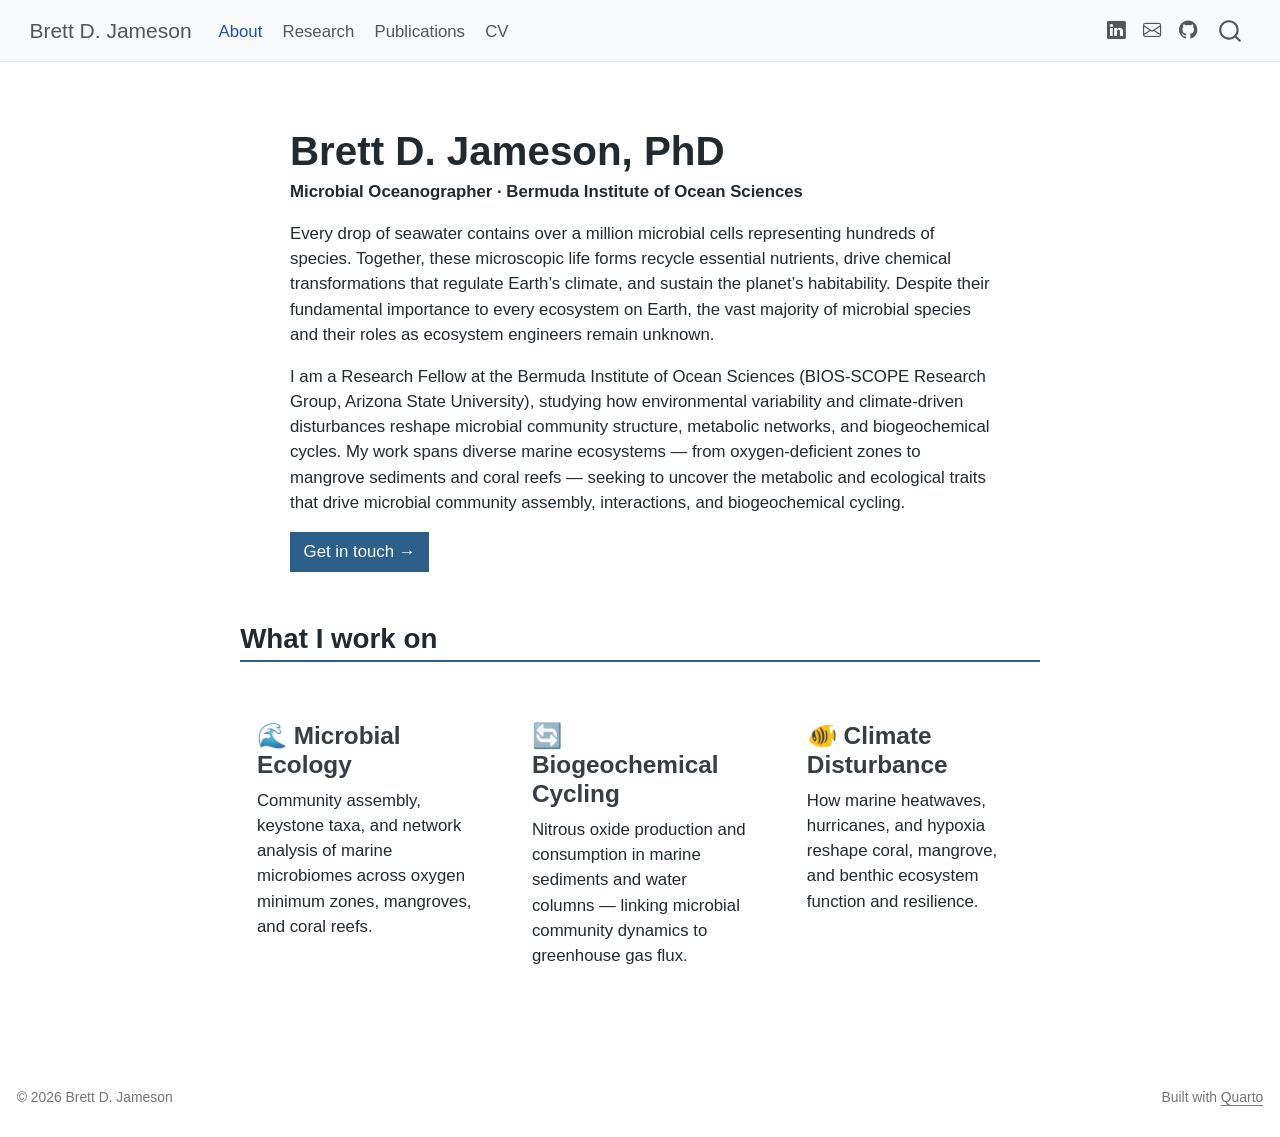
==== index.html @ 3515a961 "deploy: 37ced6ca93794e2583372207a761da9b4c13609e" ====
<!DOCTYPE html>
<html xmlns="http://www.w3.org/1999/xhtml" lang="en" xml:lang="en"><head>

<meta charset="utf-8">
<meta name="generator" content="quarto-1.9.38">

<meta name="viewport" content="width=device-width, initial-scale=1.0, user-scalable=yes">


<title>Brett D. Jameson</title>
<style>
/* Default styles provided by pandoc.
** See https://pandoc.org/MANUAL.html#variables-for-html for config info.
*/
code{white-space: pre-wrap;}
span.smallcaps{font-variant: small-caps;}
div.columns{display: flex; gap: min(4vw, 1.5em);}
div.column{flex: auto; overflow-x: auto;}
div.hanging-indent{margin-left: 1.5em; text-indent: -1.5em;}
ul.task-list{list-style: none;}
ul.task-list li input[type="checkbox"] {
  width: 0.8em;
  margin: 0 0.8em 0.2em -1em; /* quarto-specific, see https://github.com/quarto-dev/quarto-cli/issues/4556 */ 
  vertical-align: middle;
}
</style>


<script src="site_libs/quarto-nav/quarto-nav.js"></script>
<script src="site_libs/quarto-nav/headroom.min.js"></script>
<script src="site_libs/clipboard/clipboard.min.js"></script>
<script src="site_libs/quarto-search/autocomplete.umd.js"></script>
<script src="site_libs/quarto-search/fuse.min.js"></script>
<script src="site_libs/quarto-search/quarto-search.js"></script>
<meta name="quarto:offset" content="./">
<script src="site_libs/quarto-html/quarto.js" type="module"></script>
<script src="site_libs/quarto-html/tabsets/tabsets.js" type="module"></script>
<script src="site_libs/quarto-html/popper.min.js"></script>
<script src="site_libs/quarto-html/tippy.umd.min.js"></script>
<script src="site_libs/quarto-html/anchor.min.js"></script>
<link href="site_libs/quarto-html/tippy.css" rel="stylesheet">
<link href="site_libs/quarto-html/quarto-syntax-highlighting-15634bcf2e68342d4ad2dfa704d543f6.css" rel="stylesheet" id="quarto-text-highlighting-styles">
<script src="site_libs/bootstrap/bootstrap.min.js"></script>
<link href="site_libs/bootstrap/bootstrap-icons.css" rel="stylesheet">
<link href="site_libs/bootstrap/bootstrap-0b89d31bae1fd7ec8fa259673d37cd08.min.css" rel="stylesheet" append-hash="true" id="quarto-bootstrap" data-mode="light">
<script id="quarto-search-options" type="application/json">{
  "location": "navbar",
  "copy-button": false,
  "collapse-after": 3,
  "panel-placement": "end",
  "type": "overlay",
  "limit": 50,
  "keyboard-shortcut": [
    "f",
    "/",
    "s"
  ],
  "show-item-context": false,
  "language": {
    "search-no-results-text": "No results",
    "search-matching-documents-text": "matching documents",
    "search-copy-link-title": "Copy link to search",
    "search-hide-matches-text": "Hide additional matches",
    "search-more-match-text": "more match in this document",
    "search-more-matches-text": "more matches in this document",
    "search-clear-button-title": "Clear",
    "search-text-placeholder": "",
    "search-detached-cancel-button-title": "Cancel",
    "search-submit-button-title": "Submit",
    "search-label": "Search"
  }
}</script>


<link rel="stylesheet" href="styles.css">
</head>

<body class="nav-fixed fullcontent quarto-light">

<div id="quarto-search-results"></div>
  <header id="quarto-header" class="headroom fixed-top">
    <nav class="navbar navbar-expand-lg " data-bs-theme="dark">
      <div class="navbar-container container-fluid">
      <div class="navbar-brand-container mx-auto">
    <a class="navbar-brand" href="./index.html">
    <span class="navbar-title">Brett D. Jameson</span>
    </a>
  </div>
            <div id="quarto-search" class="" title="Search"></div>
          <button class="navbar-toggler" type="button" data-bs-toggle="collapse" data-bs-target="#navbarCollapse" aria-controls="navbarCollapse" role="menu" aria-expanded="false" aria-label="Toggle navigation" onclick="if (window.quartoToggleHeadroom) { window.quartoToggleHeadroom(); }">
  <span class="navbar-toggler-icon"></span>
</button>
          <div class="collapse navbar-collapse" id="navbarCollapse">
            <ul class="navbar-nav navbar-nav-scroll me-auto">
  <li class="nav-item">
    <a class="nav-link active" href="./index.html" aria-current="page"> 
<span class="menu-text">About</span></a>
  </li>  
  <li class="nav-item">
    <a class="nav-link" href="./research.html"> 
<span class="menu-text">Research</span></a>
  </li>  
  <li class="nav-item">
    <a class="nav-link" href="./publications.html"> 
<span class="menu-text">Publications</span></a>
  </li>  
  <li class="nav-item">
    <a class="nav-link" href="./cv.html"> 
<span class="menu-text">CV</span></a>
  </li>  
</ul>
            <ul class="navbar-nav navbar-nav-scroll ms-auto">
  <li class="nav-item compact">
    <a class="nav-link" href="https://www.linkedin.com/in/YOUR-LINKEDIN-HANDLE"> <i class="bi bi-linkedin" role="img" aria-label="LinkedIn">
</i> 
<span class="menu-text"></span></a>
  </li>  
  <li class="nav-item compact">
    <a class="nav-link" href="mailto:brett.jameson@bios.asu.edu"> <i class="bi bi-envelope" role="img" aria-label="Email">
</i> 
<span class="menu-text"></span></a>
  </li>  
  <li class="nav-item compact">
    <a class="nav-link" href="https://github.com/YOUR-GITHUB-HANDLE"> <i class="bi bi-github" role="img" aria-label="GitHub">
</i> 
<span class="menu-text"></span></a>
  </li>  
</ul>
          </div> <!-- /navcollapse -->
            <div class="quarto-navbar-tools">
</div>
      </div> <!-- /container-fluid -->
    </nav>
</header>
<!-- content -->
<div id="quarto-content" class="quarto-container page-columns page-rows-contents page-layout-article page-navbar">
<!-- sidebar -->
<!-- margin-sidebar -->
    
<!-- main -->
<main class="content" id="quarto-document-content"><header id="title-block-header" class="quarto-title-block"></header>




<section id="brett-d.-jameson-phd" class="level1 hero">
<h1>Brett D. Jameson, PhD</h1>
<p><strong>Microbial Oceanographer · Bermuda Institute of Ocean Sciences</strong></p>
<p>Every drop of seawater contains over a million microbial cells representing hundreds of species. Together, these microscopic life forms recycle essential nutrients, drive chemical transformations that regulate Earth’s climate, and sustain the planet’s habitability. Despite their fundamental importance to every ecosystem on Earth, the vast majority of microbial species and their roles as ecosystem engineers remain unknown.</p>
<p>I am a Research Fellow at the Bermuda Institute of Ocean Sciences (BIOS-SCOPE Research Group, Arizona State University), studying how environmental variability and climate-driven disturbances reshape microbial community structure, metabolic networks, and biogeochemical cycles. My work spans diverse marine ecosystems — from oxygen-deficient zones to mangrove sediments and coral reefs — seeking to uncover the metabolic and ecological traits that drive microbial community assembly, interactions, and biogeochemical cycling.</p>
<p><a href="mailto:brett.jameson@bios.asu.edu" class="btn btn-primary">Get in touch →</a></p>
</section>
<section id="what-i-work-on" class="level2">
<h2 class="anchored" data-anchor-id="what-i-work-on">What I work on</h2>
<div class="grid">
<section id="microbial-ecology" class="level3 g-col-4">
<h3 class="anchored" data-anchor-id="microbial-ecology">🌊 Microbial Ecology</h3>
<p>Community assembly, keystone taxa, and network analysis of marine microbiomes across oxygen minimum zones, mangroves, and coral reefs.</p>
</section>
<section id="biogeochemical-cycling" class="level3 g-col-4">
<h3 class="anchored" data-anchor-id="biogeochemical-cycling">🔄 Biogeochemical Cycling</h3>
<p>Nitrous oxide production and consumption in marine sediments and water columns — linking microbial community dynamics to greenhouse gas flux.</p>
</section>
<section id="climate-disturbance" class="level3 g-col-4">
<h3 class="anchored" data-anchor-id="climate-disturbance">🐠 Climate Disturbance</h3>
<p>How marine heatwaves, hurricanes, and hypoxia reshape coral, mangrove, and benthic ecosystem function and resilience.</p>
</section>
</div>


</section>

</main> <!-- /main -->
<script id="quarto-html-after-body" type="application/javascript">
  window.document.addEventListener("DOMContentLoaded", function (event) {
    const icon = "";
    const anchorJS = new window.AnchorJS();
    anchorJS.options = {
      placement: 'right',
      icon: icon
    };
    anchorJS.add('.anchored');
    const isCodeAnnotation = (el) => {
      for (const clz of el.classList) {
        if (clz.startsWith('code-annotation-')) {                     
          return true;
        }
      }
      return false;
    }
    const onCopySuccess = function(e) {
      // button target
      const button = e.trigger;
      // don't keep focus
      button.blur();
      // flash "checked"
      button.classList.add('code-copy-button-checked');
      var currentTitle = button.getAttribute("title");
      button.setAttribute("title", "Copied!");
      let tooltip;
      if (window.bootstrap) {
        button.setAttribute("data-bs-toggle", "tooltip");
        button.setAttribute("data-bs-placement", "left");
        button.setAttribute("data-bs-title", "Copied!");
        tooltip = new bootstrap.Tooltip(button, 
          { trigger: "manual", 
            customClass: "code-copy-button-tooltip",
            offset: [0, -8]});
        tooltip.show();    
      }
      setTimeout(function() {
        if (tooltip) {
          tooltip.hide();
          button.removeAttribute("data-bs-title");
          button.removeAttribute("data-bs-toggle");
          button.removeAttribute("data-bs-placement");
        }
        button.setAttribute("title", currentTitle);
        button.classList.remove('code-copy-button-checked');
      }, 1000);
      // clear code selection
      e.clearSelection();
    }
    const getTextToCopy = function(trigger) {
      const outerScaffold = trigger.parentElement.cloneNode(true);
      const codeEl = outerScaffold.querySelector('code');
      for (const childEl of codeEl.children) {
        if (isCodeAnnotation(childEl)) {
          childEl.remove();
        }
      }
      return codeEl.innerText;
    }
    const clipboard = new window.ClipboardJS('.code-copy-button:not([data-in-quarto-modal])', {
      text: getTextToCopy
    });
    clipboard.on('success', onCopySuccess);
    if (window.document.getElementById('quarto-embedded-source-code-modal')) {
      const clipboardModal = new window.ClipboardJS('.code-copy-button[data-in-quarto-modal]', {
        text: getTextToCopy,
        container: window.document.getElementById('quarto-embedded-source-code-modal')
      });
      clipboardModal.on('success', onCopySuccess);
    }
      var localhostRegex = new RegExp(/^(?:http|https):\/\/localhost\:?[0-9]*\//);
      var mailtoRegex = new RegExp(/^mailto:/);
        var filterRegex = new RegExp('/' + window.location.host + '/');
      var isInternal = (href) => {
          return filterRegex.test(href) || localhostRegex.test(href) || mailtoRegex.test(href);
      }
      // Inspect non-navigation links and adorn them if external
     var links = window.document.querySelectorAll('a[href]:not(.nav-link):not(.navbar-brand):not(.toc-action):not(.sidebar-link):not(.sidebar-item-toggle):not(.pagination-link):not(.no-external):not([aria-hidden]):not(.dropdown-item):not(.quarto-navigation-tool):not(.about-link)');
      for (var i=0; i<links.length; i++) {
        const link = links[i];
        if (!isInternal(link.href)) {
          // undo the damage that might have been done by quarto-nav.js in the case of
          // links that we want to consider external
          if (link.dataset.originalHref !== undefined) {
            link.href = link.dataset.originalHref;
          }
        }
      }
    function tippyHover(el, contentFn, onTriggerFn, onUntriggerFn) {
      const config = {
        allowHTML: true,
        maxWidth: 500,
        delay: 100,
        arrow: false,
        appendTo: function(el) {
            return el.parentElement;
        },
        interactive: true,
        interactiveBorder: 10,
        theme: 'quarto',
        placement: 'bottom-start',
      };
      if (contentFn) {
        config.content = contentFn;
      }
      if (onTriggerFn) {
        config.onTrigger = onTriggerFn;
      }
      if (onUntriggerFn) {
        config.onUntrigger = onUntriggerFn;
      }
      window.tippy(el, config); 
    }
    const noterefs = window.document.querySelectorAll('a[role="doc-noteref"]');
    for (var i=0; i<noterefs.length; i++) {
      const ref = noterefs[i];
      tippyHover(ref, function() {
        // use id or data attribute instead here
        let href = ref.getAttribute('data-footnote-href') || ref.getAttribute('href');
        try { href = new URL(href).hash; } catch {}
        const id = href.replace(/^#\/?/, "");
        const note = window.document.getElementById(id);
        if (note) {
          return note.innerHTML;
        } else {
          return "";
        }
      });
    }
    const xrefs = window.document.querySelectorAll('a.quarto-xref');
    const processXRef = (id, note) => {
      // Strip column container classes
      const stripColumnClz = (el) => {
        el.classList.remove("page-full", "page-columns");
        if (el.children) {
          for (const child of el.children) {
            stripColumnClz(child);
          }
        }
      }
      stripColumnClz(note)
      if (id === null || id.startsWith('sec-')) {
        // Special case sections, only their first couple elements
        const container = document.createElement("div");
        if (note.children && note.children.length > 2) {
          container.appendChild(note.children[0].cloneNode(true));
          for (let i = 1; i < note.children.length; i++) {
            const child = note.children[i];
            if (child.tagName === "P" && child.innerText === "") {
              continue;
            } else {
              container.appendChild(child.cloneNode(true));
              break;
            }
          }
          if (window.Quarto?.typesetMath) {
            window.Quarto.typesetMath(container);
          }
          return container.innerHTML
        } else {
          if (window.Quarto?.typesetMath) {
            window.Quarto.typesetMath(note);
          }
          return note.innerHTML;
        }
      } else {
        // Remove any anchor links if they are present
        const anchorLink = note.querySelector('a.anchorjs-link');
        if (anchorLink) {
          anchorLink.remove();
        }
        if (window.Quarto?.typesetMath) {
          window.Quarto.typesetMath(note);
        }
        if (note.classList.contains("callout")) {
          return note.outerHTML;
        } else {
          return note.innerHTML;
        }
      }
    }
    for (var i=0; i<xrefs.length; i++) {
      const xref = xrefs[i];
      tippyHover(xref, undefined, function(instance) {
        instance.disable();
        let url = xref.getAttribute('href');
        let hash = undefined; 
        if (url.startsWith('#')) {
          hash = url;
        } else {
          try { hash = new URL(url).hash; } catch {}
        }
        if (hash) {
          const id = hash.replace(/^#\/?/, "");
          const note = window.document.getElementById(id);
          if (note !== null) {
            try {
              const html = processXRef(id, note.cloneNode(true));
              instance.setContent(html);
            } finally {
              instance.enable();
              instance.show();
            }
          } else {
            // See if we can fetch this
            fetch(url.split('#')[0])
            .then(res => res.text())
            .then(html => {
              const parser = new DOMParser();
              const htmlDoc = parser.parseFromString(html, "text/html");
              const note = htmlDoc.getElementById(id);
              if (note !== null) {
                const html = processXRef(id, note);
                instance.setContent(html);
              } 
            }).finally(() => {
              instance.enable();
              instance.show();
            });
          }
        } else {
          // See if we can fetch a full url (with no hash to target)
          // This is a special case and we should probably do some content thinning / targeting
          fetch(url)
          .then(res => res.text())
          .then(html => {
            const parser = new DOMParser();
            const htmlDoc = parser.parseFromString(html, "text/html");
            const note = htmlDoc.querySelector('main.content');
            if (note !== null) {
              // This should only happen for chapter cross references
              // (since there is no id in the URL)
              // remove the first header
              if (note.children.length > 0 && note.children[0].tagName === "HEADER") {
                note.children[0].remove();
              }
              const html = processXRef(null, note);
              instance.setContent(html);
            } 
          }).finally(() => {
            instance.enable();
            instance.show();
          });
        }
      }, function(instance) {
      });
    }
        let selectedAnnoteEl;
        const selectorForAnnotation = ( cell, annotation) => {
          let cellAttr = 'data-code-cell="' + cell + '"';
          let lineAttr = 'data-code-annotation="' +  annotation + '"';
          const selector = 'span[' + cellAttr + '][' + lineAttr + ']';
          return selector;
        }
        const selectCodeLines = (annoteEl) => {
          const doc = window.document;
          const targetCell = annoteEl.getAttribute("data-target-cell");
          const targetAnnotation = annoteEl.getAttribute("data-target-annotation");
          const annoteSpan = window.document.querySelector(selectorForAnnotation(targetCell, targetAnnotation));
          const lines = annoteSpan.getAttribute("data-code-lines").split(",");
          const lineIds = lines.map((line) => {
            return targetCell + "-" + line;
          })
          let top = null;
          let height = null;
          let parent = null;
          if (lineIds.length > 0) {
              //compute the position of the single el (top and bottom and make a div)
              const el = window.document.getElementById(lineIds[0]);
              top = el.offsetTop;
              height = el.offsetHeight;
              parent = el.parentElement.parentElement;
            if (lineIds.length > 1) {
              const lastEl = window.document.getElementById(lineIds[lineIds.length - 1]);
              const bottom = lastEl.offsetTop + lastEl.offsetHeight;
              height = bottom - top;
            }
            if (top !== null && height !== null && parent !== null) {
              // cook up a div (if necessary) and position it 
              let div = window.document.getElementById("code-annotation-line-highlight");
              if (div === null) {
                div = window.document.createElement("div");
                div.setAttribute("id", "code-annotation-line-highlight");
                div.style.position = 'absolute';
                parent.appendChild(div);
              }
              div.style.top = top - 2 + "px";
              div.style.height = height + 4 + "px";
              div.style.left = 0;
              let gutterDiv = window.document.getElementById("code-annotation-line-highlight-gutter");
              if (gutterDiv === null) {
                gutterDiv = window.document.createElement("div");
                gutterDiv.setAttribute("id", "code-annotation-line-highlight-gutter");
                gutterDiv.style.position = 'absolute';
                const codeCell = window.document.getElementById(targetCell);
                const gutter = codeCell.querySelector('.code-annotation-gutter');
                gutter.appendChild(gutterDiv);
              }
              gutterDiv.style.top = top - 2 + "px";
              gutterDiv.style.height = height + 4 + "px";
            }
            selectedAnnoteEl = annoteEl;
          }
        };
        const unselectCodeLines = () => {
          const elementsIds = ["code-annotation-line-highlight", "code-annotation-line-highlight-gutter"];
          elementsIds.forEach((elId) => {
            const div = window.document.getElementById(elId);
            if (div) {
              div.remove();
            }
          });
          selectedAnnoteEl = undefined;
        };
          // Handle positioning of the toggle
      window.addEventListener(
        "resize",
        throttle(() => {
          elRect = undefined;
          if (selectedAnnoteEl) {
            selectCodeLines(selectedAnnoteEl);
          }
        }, 10)
      );
      function throttle(fn, ms) {
      let throttle = false;
      let timer;
        return (...args) => {
          if(!throttle) { // first call gets through
              fn.apply(this, args);
              throttle = true;
          } else { // all the others get throttled
              if(timer) clearTimeout(timer); // cancel #2
              timer = setTimeout(() => {
                fn.apply(this, args);
                timer = throttle = false;
              }, ms);
          }
        };
      }
        // Attach click handler to the DT
        const annoteDls = window.document.querySelectorAll('dt[data-target-cell]');
        for (const annoteDlNode of annoteDls) {
          annoteDlNode.addEventListener('click', (event) => {
            const clickedEl = event.target;
            if (clickedEl !== selectedAnnoteEl) {
              unselectCodeLines();
              const activeEl = window.document.querySelector('dt[data-target-cell].code-annotation-active');
              if (activeEl) {
                activeEl.classList.remove('code-annotation-active');
              }
              selectCodeLines(clickedEl);
              clickedEl.classList.add('code-annotation-active');
            } else {
              // Unselect the line
              unselectCodeLines();
              clickedEl.classList.remove('code-annotation-active');
            }
          });
        }
    const findCites = (el) => {
      const parentEl = el.parentElement;
      if (parentEl) {
        const cites = parentEl.dataset.cites;
        if (cites) {
          return {
            el,
            cites: cites.split(' ')
          };
        } else {
          return findCites(el.parentElement)
        }
      } else {
        return undefined;
      }
    };
    var bibliorefs = window.document.querySelectorAll('a[role="doc-biblioref"]');
    for (var i=0; i<bibliorefs.length; i++) {
      const ref = bibliorefs[i];
      const citeInfo = findCites(ref);
      if (citeInfo) {
        tippyHover(citeInfo.el, function() {
          var popup = window.document.createElement('div');
          citeInfo.cites.forEach(function(cite) {
            var citeDiv = window.document.createElement('div');
            citeDiv.classList.add('hanging-indent');
            citeDiv.classList.add('csl-entry');
            var biblioDiv = window.document.getElementById('ref-' + cite);
            if (biblioDiv) {
              citeDiv.innerHTML = biblioDiv.innerHTML;
            }
            popup.appendChild(citeDiv);
          });
          return popup.innerHTML;
        });
      }
    }
  });
  </script>
</div> <!-- /content -->
<footer class="footer">
  <div class="nav-footer">
    <div class="nav-footer-left">
<p>© 2026 Brett D. Jameson</p>
</div>   
    <div class="nav-footer-center">
      &nbsp;
    </div>
    <div class="nav-footer-right">
<p>Built with <a href="https://quarto.org">Quarto</a></p>
</div>
  </div>
</footer>




</body></html>
---- site_libs/quarto-html/tippy.css ----
.tippy-box[data-animation=fade][data-state=hidden]{opacity:0}[data-tippy-root]{max-width:calc(100vw - 10px)}.tippy-box{position:relative;background-color:#333;color:#fff;border-radius:4px;font-size:14px;line-height:1.4;white-space:normal;outline:0;transition-property:transform,visibility,opacity}.tippy-box[data-placement^=top]>.tippy-arrow{bottom:0}.tippy-box[data-placement^=top]>.tippy-arrow:before{bottom:-7px;left:0;border-width:8px 8px 0;border-top-color:initial;transform-origin:center top}.tippy-box[data-placement^=bottom]>.tippy-arrow{top:0}.tippy-box[data-placement^=bottom]>.tippy-arrow:before{top:-7px;left:0;border-width:0 8px 8px;border-bottom-color:initial;transform-origin:center bottom}.tippy-box[data-placement^=left]>.tippy-arrow{right:0}.tippy-box[data-placement^=left]>.tippy-arrow:before{border-width:8px 0 8px 8px;border-left-color:initial;right:-7px;transform-origin:center left}.tippy-box[data-placement^=right]>.tippy-arrow{left:0}.tippy-box[data-placement^=right]>.tippy-arrow:before{left:-7px;border-width:8px 8px 8px 0;border-right-color:initial;transform-origin:center right}.tippy-box[data-inertia][data-state=visible]{transition-timing-function:cubic-bezier(.54,1.5,.38,1.11)}.tippy-arrow{width:16px;height:16px;color:#333}.tippy-arrow:before{content:"";position:absolute;border-color:transparent;border-style:solid}.tippy-content{position:relative;padding:5px 9px;z-index:1}
---- site_libs/quarto-html/quarto-syntax-highlighting-15634bcf2e68342d4ad2dfa704d543f6.css ----
/* quarto syntax highlight colors */
:root {
  --quarto-hl-ot-color: #003B4F;
  --quarto-hl-at-color: #657422;
  --quarto-hl-ss-color: #20794D;
  --quarto-hl-an-color: #5E5E5E;
  --quarto-hl-fu-color: #4758AB;
  --quarto-hl-st-color: #20794D;
  --quarto-hl-cf-color: #003B4F;
  --quarto-hl-op-color: #5E5E5E;
  --quarto-hl-er-color: #AD0000;
  --quarto-hl-bn-color: #AD0000;
  --quarto-hl-al-color: #AD0000;
  --quarto-hl-va-color: #111111;
  --quarto-hl-bu-color: inherit;
  --quarto-hl-ex-color: inherit;
  --quarto-hl-pp-color: #AD0000;
  --quarto-hl-in-color: #5E5E5E;
  --quarto-hl-vs-color: #20794D;
  --quarto-hl-wa-color: #5E5E5E;
  --quarto-hl-do-color: #5E5E5E;
  --quarto-hl-im-color: #00769E;
  --quarto-hl-ch-color: #20794D;
  --quarto-hl-dt-color: #AD0000;
  --quarto-hl-fl-color: #AD0000;
  --quarto-hl-co-color: #5E5E5E;
  --quarto-hl-cv-color: #5E5E5E;
  --quarto-hl-cn-color: #8f5902;
  --quarto-hl-sc-color: #5E5E5E;
  --quarto-hl-dv-color: #AD0000;
  --quarto-hl-kw-color: #003B4F;
}

/* other quarto variables */
:root {
  --quarto-font-monospace: SFMono-Regular, Menlo, Monaco, Consolas, "Liberation Mono", "Courier New", monospace;
}

/* syntax highlight based on Pandoc's rules */
pre > code.sourceCode > span {
  color: #003B4F;
}

code.sourceCode > span {
  color: #003B4F;
}

div.sourceCode,
div.sourceCode pre.sourceCode {
  color: #003B4F;
}

/* Normal */
code span {
  color: #003B4F;
}

/* Alert */
code span.al {
  color: #AD0000;
  font-style: inherit;
}

/* Annotation */
code span.an {
  color: #5E5E5E;
  font-style: inherit;
}

/* Attribute */
code span.at {
  color: #657422;
  font-style: inherit;
}

/* BaseN */
code span.bn {
  color: #AD0000;
  font-style: inherit;
}

/* BuiltIn */
code span.bu {
  font-style: inherit;
}

/* ControlFlow */
code span.cf {
  color: #003B4F;
  font-weight: bold;
  font-style: inherit;
}

/* Char */
code span.ch {
  color: #20794D;
  font-style: inherit;
}

/* Constant */
code span.cn {
  color: #8f5902;
  font-style: inherit;
}

/* Comment */
code span.co {
  color: #5E5E5E;
  font-style: inherit;
}

/* CommentVar */
code span.cv {
  color: #5E5E5E;
  font-style: italic;
}

/* Documentation */
code span.do {
  color: #5E5E5E;
  font-style: italic;
}

/* DataType */
code span.dt {
  color: #AD0000;
  font-style: inherit;
}

/* DecVal */
code span.dv {
  color: #AD0000;
  font-style: inherit;
}

/* Error */
code span.er {
  color: #AD0000;
  font-style: inherit;
}

/* Extension */
code span.ex {
  font-style: inherit;
}

/* Float */
code span.fl {
  color: #AD0000;
  font-style: inherit;
}

/* Function */
code span.fu {
  color: #4758AB;
  font-style: inherit;
}

/* Import */
code span.im {
  color: #00769E;
  font-style: inherit;
}

/* Information */
code span.in {
  color: #5E5E5E;
  font-style: inherit;
}

/* Keyword */
code span.kw {
  color: #003B4F;
  font-weight: bold;
  font-style: inherit;
}

/* Operator */
code span.op {
  color: #5E5E5E;
  font-style: inherit;
}

/* Other */
code span.ot {
  color: #003B4F;
  font-style: inherit;
}

/* Preprocessor */
code span.pp {
  color: #AD0000;
  font-style: inherit;
}

/* SpecialChar */
code span.sc {
  color: #5E5E5E;
  font-style: inherit;
}

/* SpecialString */
code span.ss {
  color: #20794D;
  font-style: inherit;
}

/* String */
code span.st {
  color: #20794D;
  font-style: inherit;
}

/* Variable */
code span.va {
  color: #111111;
  font-style: inherit;
}

/* VerbatimString */
code span.vs {
  color: #20794D;
  font-style: inherit;
}

/* Warning */
code span.wa {
  color: #5E5E5E;
  font-style: italic;
}

.prevent-inlining {
  content: "</";
}

/*# sourceMappingURL=f23921c56f73e400b49028c9186a1aa0.css.map */
---- styles.css ----
/* ---- Personal site theme ---- */

body {
  font-family: -apple-system, "Segoe UI", Helvetica, Arial, sans-serif;
  color: #22292f;
}

.hero {
  max-width: 700px;
  margin: 2rem auto 3rem auto;
}

.hero h1 {
  font-size: 2.4rem;
  margin-bottom: 0.2rem;
}

.navbar {
  border-bottom: 1px solid #e9ecef;
}

h2 {
  border-bottom: 2px solid #2c5f8a;
  padding-bottom: 0.3rem;
  margin-top: 2.5rem;
}

.btn-primary {
  background-color: #2c5f8a;
  border-color: #2c5f8a;
}

.btn-primary:hover {
  background-color: #234c70;
  border-color: #234c70;
}

.g-col-4 {
  padding: 1rem;
}
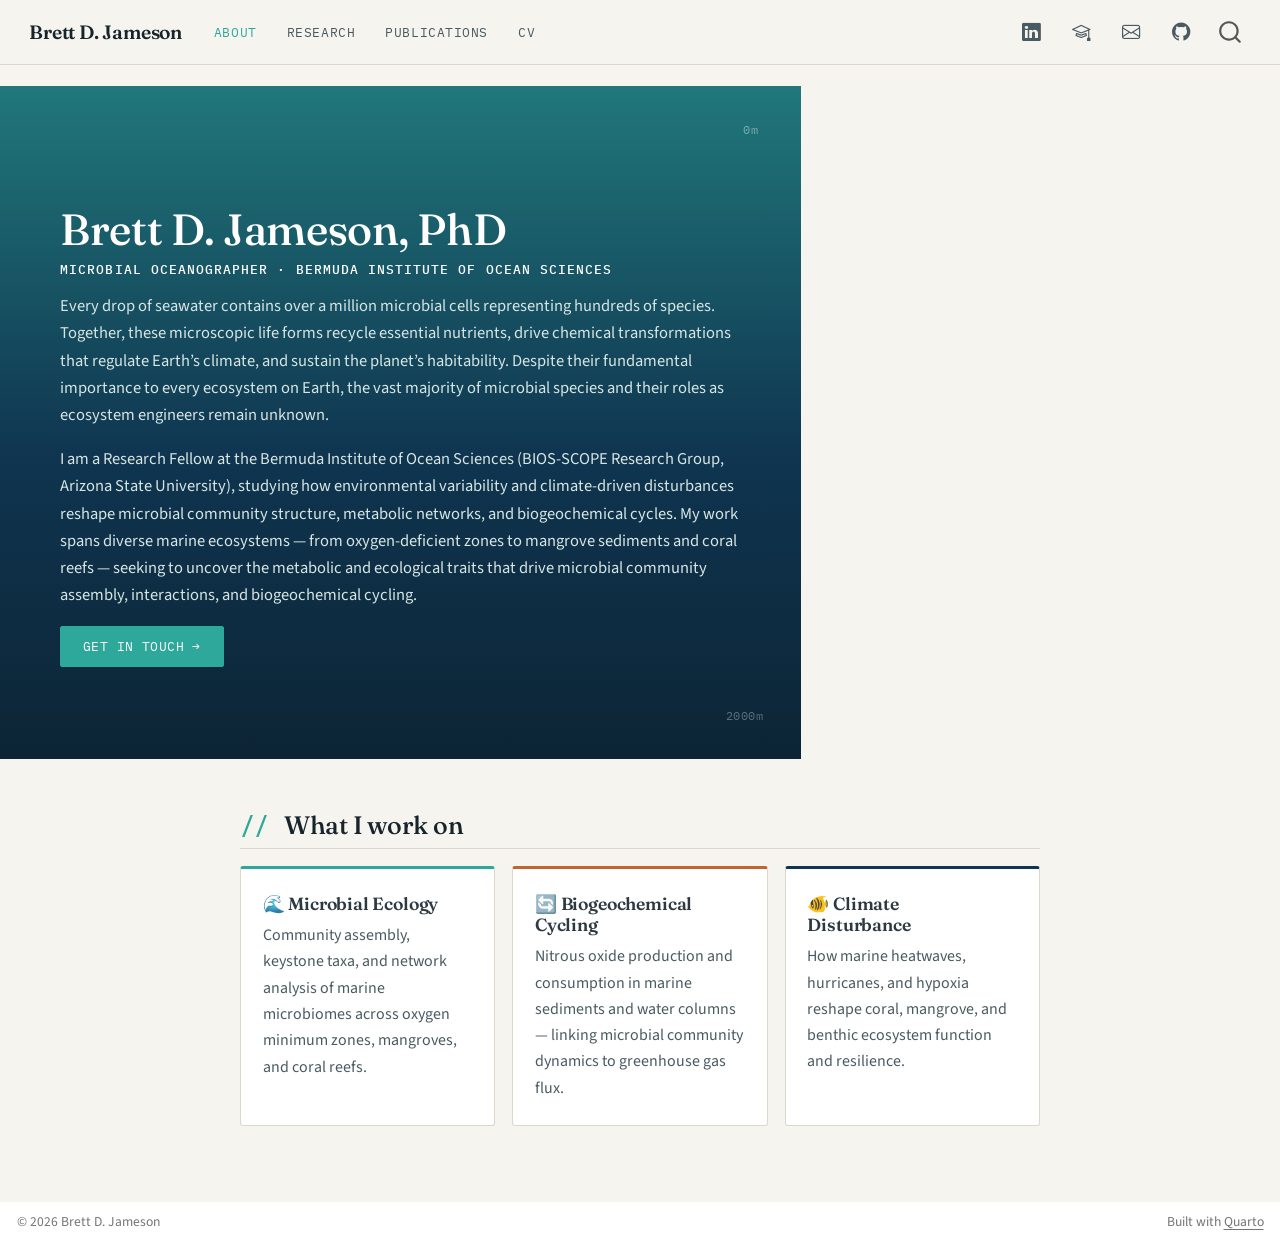
==== commit 4656d07d: "deploy: 57acf0f8f8bbab56d774a57e134c9b73eb598760" ====
--- a/index.html
+++ b/index.html
@@ -42,7 +42,7 @@
 <link href="site_libs/quarto-html/quarto-syntax-highlighting-15634bcf2e68342d4ad2dfa704d543f6.css" rel="stylesheet" id="quarto-text-highlighting-styles">
 <script src="site_libs/bootstrap/bootstrap.min.js"></script>
 <link href="site_libs/bootstrap/bootstrap-icons.css" rel="stylesheet">
-<link href="site_libs/bootstrap/bootstrap-0b89d31bae1fd7ec8fa259673d37cd08.min.css" rel="stylesheet" append-hash="true" id="quarto-bootstrap" data-mode="light">
+<link href="site_libs/bootstrap/bootstrap-93a2618d48607402eccb9da96a99722b.min.css" rel="stylesheet" append-hash="true" id="quarto-bootstrap" data-mode="light">
 <script id="quarto-search-options" type="application/json">{
   "location": "navbar",
   "copy-button": false,
@@ -111,7 +111,12 @@
 </ul>
             <ul class="navbar-nav navbar-nav-scroll ms-auto">
   <li class="nav-item compact">
-    <a class="nav-link" href="https://www.linkedin.com/in/YOUR-LINKEDIN-HANDLE"> <i class="bi bi-linkedin" role="img" aria-label="LinkedIn">
+    <a class="nav-link" href="https://www.linkedin.com/in/brett-jameson-phd-60123813a/"> <i class="bi bi-linkedin" role="img" aria-label="LinkedIn">
+</i> 
+<span class="menu-text"></span></a>
+  </li>  
+  <li class="nav-item compact">
+    <a class="nav-link" href="https://scholar.google.com/citations?user=F9emOLIAAAAJ&amp;hl=en"> <i class="bi bi-mortarboard" role="img" aria-label="Google Scholar">
 </i> 
 <span class="menu-text"></span></a>
   </li>  
@@ -121,7 +126,7 @@
 <span class="menu-text"></span></a>
   </li>  
   <li class="nav-item compact">
-    <a class="nav-link" href="https://github.com/YOUR-GITHUB-HANDLE"> <i class="bi bi-github" role="img" aria-label="GitHub">
+    <a class="nav-link" href="https://github.com/bdjameson"> <i class="bi bi-github" role="img" aria-label="GitHub">
 </i> 
 <span class="menu-text"></span></a>
   </li>  
--- a/styles.css
+++ b/styles.css
@@ -1,40 +1,207 @@
-/* ---- Personal site theme ---- */
+/* Water column theme for Brett Jameson site */
+@import url('https://fonts.googleapis.com/css2?family=Fraunces:opsz,wght@9..144,400;9..144,500;9..144,600&family=Source+Sans+3:wght@400;500;600&family=IBM+Plex+Mono:wght@500&display=swap');
+
+:root {
+  --surface:      #f6f4ee;
+  --ink:          #17242c;
+  --ink-soft:     #4a5a62;
+  --abyss:        #0b1d29;
+  --abyss-mid:    #0f3550;
+  --surface-glow: #2ea89a;
+  --accent-warm:  #c1652f;
+  --rule:         #dcd7ca;
+}
+
+* { box-sizing: border-box; }
 
 body {
-  font-family: -apple-system, "Segoe UI", Helvetica, Arial, sans-serif;
-  color: #22292f;
+  font-family: 'Source Sans 3', -apple-system, "Segoe UI", sans-serif;
+  color: var(--ink);
+  background-color: var(--surface);
+  font-size: 16.5px;
+  line-height: 1.65;
+}
+
+h1, h2, h3, .navbar-title {
+  font-family: 'Fraunces', Georgia, serif;
+  letter-spacing: -0.01em;
+}
+
+.navbar {
+  background-color: var(--surface) !important;
+  border-bottom: 1px solid var(--rule);
+}
+
+.navbar-title {
+  font-weight: 600;
+  color: var(--ink) !important;
+  font-size: 1.15rem;
+}
+
+.navbar-nav .nav-link {
+  font-family: 'IBM Plex Mono', monospace;
+  font-size: 0.8rem;
+  letter-spacing: 0.04em;
+  text-transform: uppercase;
+  color: var(--ink-soft) !important;
+  padding: 0.5rem 0.9rem !important;
+}
+
+.navbar-nav .nav-link:hover,
+.navbar-nav .nav-link.active {
+  color: var(--surface-glow) !important;
 }
 
 .hero {
-  max-width: 700px;
-  margin: 2rem auto 3rem auto;
+  max-width: 100%;
+  margin: -1.5rem calc(-50vw + 50%) 3rem calc(-50vw + 50%);
+  padding: 5rem 1.5rem 4.5rem 1.5rem;
+  background: linear-gradient(180deg, var(--surface-glow) -40%, var(--abyss-mid) 55%, var(--abyss) 120%);
+  color: #eef6f4;
+  position: relative;
+  overflow: hidden;
+}
+
+.hero::before {
+  content: "0m";
+  position: absolute;
+  top: 2rem;
+  right: 2.5rem;
+  font-family: 'IBM Plex Mono', monospace;
+  font-size: 0.7rem;
+  color: rgba(238, 246, 244, 0.45);
+  letter-spacing: 0.05em;
+}
+
+.hero::after {
+  content: "2000m";
+  position: absolute;
+  bottom: 2rem;
+  right: 2.2rem;
+  font-family: 'IBM Plex Mono', monospace;
+  font-size: 0.7rem;
+  color: rgba(238, 246, 244, 0.35);
+  letter-spacing: 0.05em;
+}
+
+.hero > * {
+  max-width: 680px;
+  margin-left: auto;
+  margin-right: auto;
+}
+
+.hero p:first-of-type {
+  font-family: 'IBM Plex Mono', monospace;
+  font-size: 0.78rem;
+  letter-spacing: 0.08em;
+  text-transform: uppercase;
+  color: var(--surface-glow);
+  margin-bottom: 0.75rem;
 }
 
 .hero h1 {
-  font-size: 2.4rem;
-  margin-bottom: 0.2rem;
-}
-
-.navbar {
-  border-bottom: 1px solid #e9ecef;
+  font-size: 2.6rem;
+  font-weight: 500;
+  color: #ffffff;
+  margin-bottom: 0.3rem;
+  line-height: 1.15;
+}
+
+.hero p { color: #d8e6e3; }
+.hero p strong { color: #ffffff; font-weight: 500; }
+
+.btn-primary {
+  background-color: var(--surface-glow);
+  border-color: var(--surface-glow);
+  font-family: 'IBM Plex Mono', monospace;
+  font-size: 0.8rem;
+  letter-spacing: 0.03em;
+  text-transform: uppercase;
+  padding: 0.55rem 1.3rem;
+  border-radius: 2px;
+}
+
+.btn-primary:hover {
+  background-color: #23897d;
+  border-color: #23897d;
+}
+
+.btn-outline-secondary {
+  font-family: 'IBM Plex Mono', monospace;
+  font-size: 0.78rem;
+  letter-spacing: 0.03em;
+  text-transform: uppercase;
+  border-radius: 2px;
+  border-color: var(--ink-soft);
+  color: var(--ink-soft);
 }
 
 h2 {
-  border-bottom: 2px solid #2c5f8a;
-  padding-bottom: 0.3rem;
-  margin-top: 2.5rem;
-}
-
-.btn-primary {
-  background-color: #2c5f8a;
-  border-color: #2c5f8a;
-}
-
-.btn-primary:hover {
-  background-color: #234c70;
-  border-color: #234c70;
-}
+  font-size: 1.5rem;
+  font-weight: 500;
+  margin-top: 3rem;
+  margin-bottom: 1rem;
+  padding-bottom: 0.5rem;
+  border-bottom: 1px solid var(--rule);
+  position: relative;
+}
+
+h2::before {
+  content: "// ";
+  font-family: 'IBM Plex Mono', monospace;
+  color: var(--surface-glow);
+  font-weight: 500;
+}
+
+.grid { gap: 1rem; }
 
 .g-col-4 {
-  padding: 1rem;
-}
+  padding: 1.4rem 1.3rem;
+  background: #ffffff;
+  border: 1px solid var(--rule);
+  border-top: 3px solid var(--surface-glow);
+  border-radius: 3px;
+}
+
+.g-col-4:nth-child(2) { border-top-color: var(--accent-warm); }
+.g-col-4:nth-child(3) { border-top-color: var(--abyss-mid); }
+
+.g-col-4 h3 {
+  font-size: 1.05rem;
+  margin-top: 0;
+  margin-bottom: 0.5rem;
+}
+
+.g-col-4 p {
+  color: var(--ink-soft);
+  font-size: 0.95rem;
+  margin-bottom: 0;
+}
+
+a { color: var(--abyss-mid); }
+a:hover { color: var(--surface-glow); }
+
+strong { color: var(--ink); }
+
+.callout {
+  border-left: 3px solid var(--surface-glow);
+  background: #eef2ee;
+}
+
+.page-footer {
+  font-family: 'IBM Plex Mono', monospace;
+  font-size: 0.75rem;
+  letter-spacing: 0.02em;
+  color: var(--ink-soft);
+  border-top: 1px solid var(--rule);
+  margin-top: 4rem;
+}
+
+@media (max-width: 700px) {
+  .hero h1 { font-size: 2rem; }
+  .hero { padding: 3.5rem 1.25rem 3rem 1.25rem; }
+}
+
+@media (prefers-reduced-motion: reduce) {
+  * { scroll-behavior: auto !important; }
+}
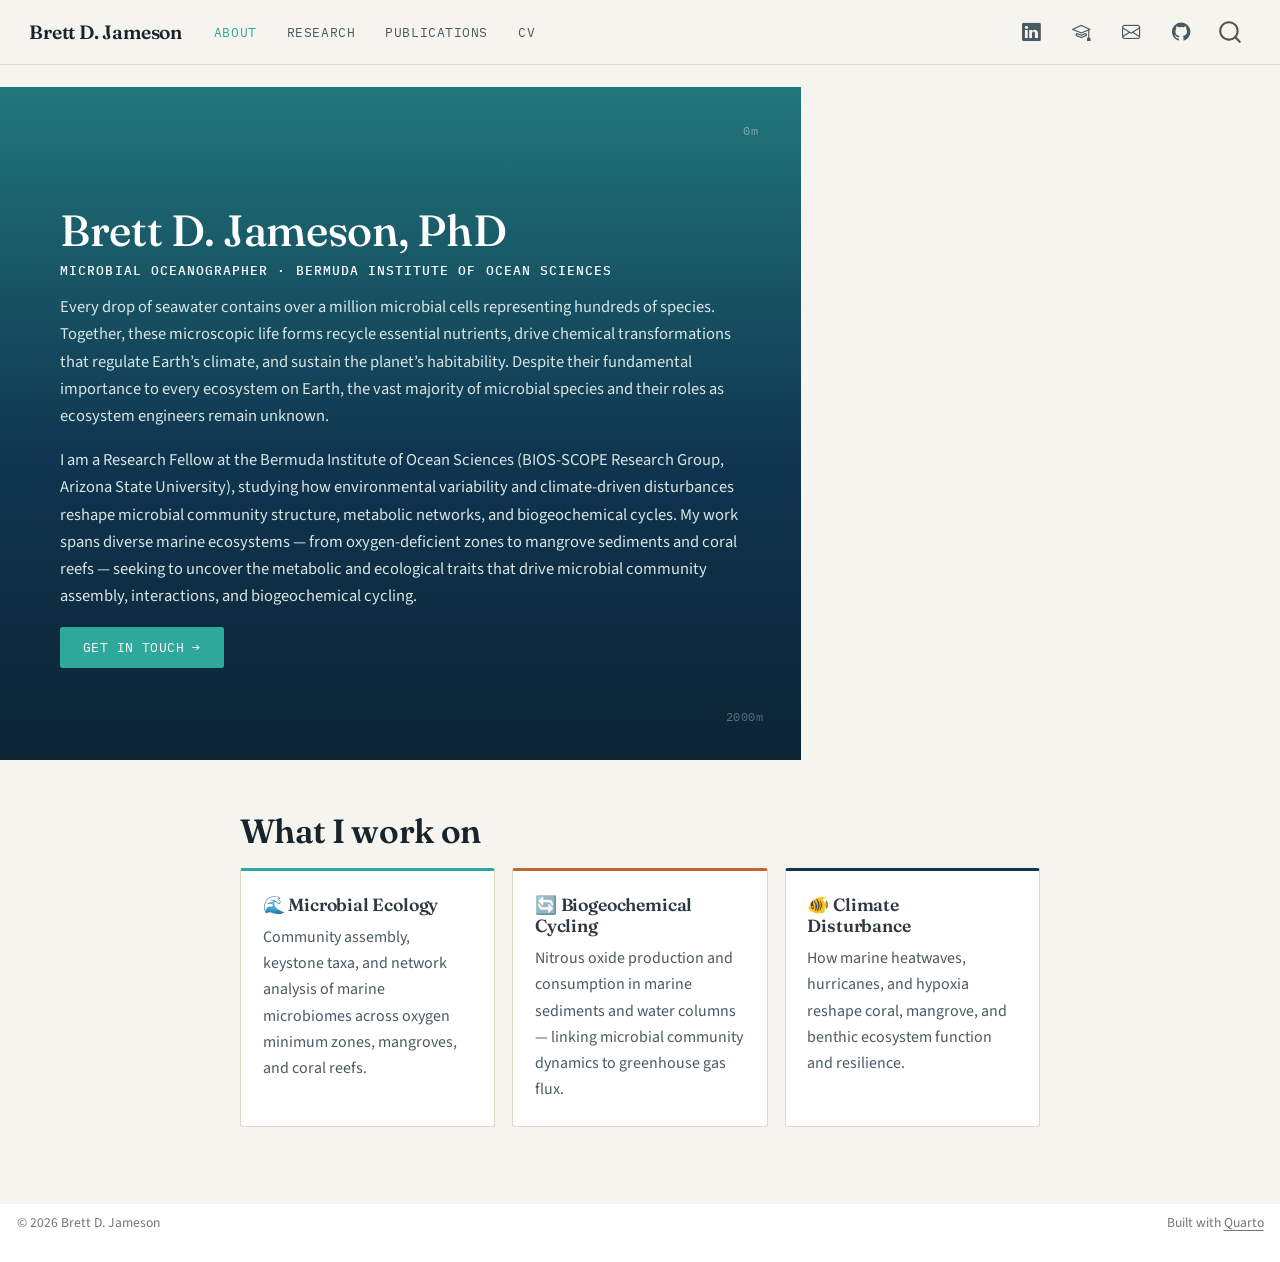
==== commit b86e2a37: "deploy: 98982f9f7343d32575c89e8373d12c4a7e57a24f" ====
--- a/index.html
+++ b/index.html
@@ -2,7 +2,7 @@
 <html xmlns="http://www.w3.org/1999/xhtml" lang="en" xml:lang="en"><head>
 
 <meta charset="utf-8">
-<meta name="generator" content="quarto-1.9.38">
+<meta name="generator" content="quarto-1.10.18">
 
 <meta name="viewport" content="width=device-width, initial-scale=1.0, user-scalable=yes">
 
@@ -12,10 +12,13 @@
 /* Default styles provided by pandoc.
 ** See https://pandoc.org/MANUAL.html#variables-for-html for config info.
 */
-code{white-space: pre-wrap;}
 span.smallcaps{font-variant: small-caps;}
-div.columns{display: flex; gap: min(4vw, 1.5em);}
-div.column{flex: auto; overflow-x: auto;}
+div.columns{display: flex; gap: 1.5em;}
+div.column{flex: auto;}
+@media screen {
+div.columns{gap: min(4vw, 1.5em);}
+div.column{overflow-x: auto;}
+}
 div.hanging-indent{margin-left: 1.5em; text-indent: -1.5em;}
 ul.task-list{list-style: none;}
 ul.task-list li input[type="checkbox"] {
@@ -39,10 +42,10 @@
 <script src="site_libs/quarto-html/tippy.umd.min.js"></script>
 <script src="site_libs/quarto-html/anchor.min.js"></script>
 <link href="site_libs/quarto-html/tippy.css" rel="stylesheet">
-<link href="site_libs/quarto-html/quarto-syntax-highlighting-15634bcf2e68342d4ad2dfa704d543f6.css" rel="stylesheet" id="quarto-text-highlighting-styles">
+<link href="site_libs/quarto-html/quarto-syntax-highlighting-64a204ab8560d761af7679ceaba22944.css" rel="stylesheet" id="quarto-text-highlighting-styles">
 <script src="site_libs/bootstrap/bootstrap.min.js"></script>
 <link href="site_libs/bootstrap/bootstrap-icons.css" rel="stylesheet">
-<link href="site_libs/bootstrap/bootstrap-93a2618d48607402eccb9da96a99722b.min.css" rel="stylesheet" append-hash="true" id="quarto-bootstrap" data-mode="light">
+<link href="site_libs/bootstrap/bootstrap-6ebe3ff65dfa94c96193205f8a1ad1b6.min.css" rel="stylesheet" append-hash="true" id="quarto-bootstrap" data-mode="light">
 <script id="quarto-search-options" type="application/json">{
   "location": "navbar",
   "copy-button": false,
@@ -155,8 +158,8 @@
 <p>I am a Research Fellow at the Bermuda Institute of Ocean Sciences (BIOS-SCOPE Research Group, Arizona State University), studying how environmental variability and climate-driven disturbances reshape microbial community structure, metabolic networks, and biogeochemical cycles. My work spans diverse marine ecosystems — from oxygen-deficient zones to mangrove sediments and coral reefs — seeking to uncover the metabolic and ecological traits that drive microbial community assembly, interactions, and biogeochemical cycling.</p>
 <p><a href="mailto:brett.jameson@bios.asu.edu" class="btn btn-primary">Get in touch →</a></p>
 </section>
-<section id="what-i-work-on" class="level2">
-<h2 class="anchored" data-anchor-id="what-i-work-on">What I work on</h2>
+<section id="what-i-work-on" class="level1">
+<h1>What I work on</h1>
 <div class="grid">
 <section id="microbial-ecology" class="level3 g-col-4">
 <h3 class="anchored" data-anchor-id="microbial-ecology">🌊 Microbial Ecology</h3>
--- a/site_libs/quarto-html/quarto-syntax-highlighting-64a204ab8560d761af7679ceaba22944.css
+++ b/site_libs/quarto-html/quarto-syntax-highlighting-64a204ab8560d761af7679ceaba22944.css
@@ -0,0 +1,236 @@
+/* quarto syntax highlight colors */
+:root {
+  --quarto-hl-ot-color: #003B4F;
+  --quarto-hl-at-color: #657422;
+  --quarto-hl-ss-color: #20794D;
+  --quarto-hl-an-color: #5E5E5E;
+  --quarto-hl-fu-color: #4758AB;
+  --quarto-hl-st-color: #20794D;
+  --quarto-hl-cf-color: #003B4F;
+  --quarto-hl-op-color: #5E5E5E;
+  --quarto-hl-er-color: #AD0000;
+  --quarto-hl-bn-color: #AD0000;
+  --quarto-hl-al-color: #AD0000;
+  --quarto-hl-va-color: #111111;
+  --quarto-hl-bu-color: inherit;
+  --quarto-hl-ex-color: inherit;
+  --quarto-hl-pp-color: #AD0000;
+  --quarto-hl-in-color: #5E5E5E;
+  --quarto-hl-vs-color: #20794D;
+  --quarto-hl-wa-color: #5E5E5E;
+  --quarto-hl-do-color: #5E5E5E;
+  --quarto-hl-im-color: #00769E;
+  --quarto-hl-ch-color: #20794D;
+  --quarto-hl-dt-color: #AD0000;
+  --quarto-hl-fl-color: #AD0000;
+  --quarto-hl-co-color: #5E5E5E;
+  --quarto-hl-cv-color: #5E5E5E;
+  --quarto-hl-cn-color: #8f5902;
+  --quarto-hl-sc-color: #5E5E5E;
+  --quarto-hl-dv-color: #AD0000;
+  --quarto-hl-kw-color: #003B4F;
+}
+
+/* other quarto variables */
+:root {
+  --quarto-font-monospace: SFMono-Regular, Menlo, Monaco, Consolas, "Liberation Mono", "Courier New", monospace;
+}
+
+/* syntax highlight based on Pandoc's rules */
+pre > code.sourceCode > span {
+  color: #003B4F;
+}
+
+code.sourceCode > span {
+  color: #003B4F;
+}
+
+div.sourceCode,
+div.sourceCode pre.sourceCode {
+  color: #003B4F;
+}
+
+/* Normal */
+code span {
+  color: #003B4F;
+}
+
+/* Alert */
+code span.al {
+  color: #AD0000;
+  font-style: inherit;
+}
+
+/* Annotation */
+code span.an {
+  color: #5E5E5E;
+  font-style: inherit;
+}
+
+/* Attribute */
+code span.at {
+  color: #657422;
+  font-style: inherit;
+}
+
+/* BaseN */
+code span.bn {
+  color: #AD0000;
+  font-style: inherit;
+}
+
+/* BuiltIn */
+code span.bu {
+  font-style: inherit;
+}
+
+/* ControlFlow */
+code span.cf {
+  color: #003B4F;
+  font-weight: bold;
+  font-style: inherit;
+}
+
+/* Char */
+code span.ch {
+  color: #20794D;
+  font-style: inherit;
+}
+
+/* Constant */
+code span.cn {
+  color: #8f5902;
+  font-style: inherit;
+}
+
+/* Comment */
+code span.co {
+  color: #5E5E5E;
+  font-style: inherit;
+}
+
+/* CommentVar */
+code span.cv {
+  color: #5E5E5E;
+  font-style: italic;
+}
+
+/* Documentation */
+code span.do {
+  color: #5E5E5E;
+  font-style: italic;
+}
+
+/* DataType */
+code span.dt {
+  color: #AD0000;
+  font-style: inherit;
+}
+
+/* DecVal */
+code span.dv {
+  color: #AD0000;
+  font-style: inherit;
+}
+
+/* Error */
+code span.er {
+  color: #AD0000;
+  font-style: inherit;
+}
+
+/* Extension */
+code span.ex {
+  font-style: inherit;
+}
+
+/* Float */
+code span.fl {
+  color: #AD0000;
+  font-style: inherit;
+}
+
+/* Function */
+code span.fu {
+  color: #4758AB;
+  font-style: inherit;
+}
+
+/* Import */
+code span.im {
+  color: #00769E;
+  font-style: inherit;
+}
+
+/* Information */
+code span.in {
+  color: #5E5E5E;
+  font-style: inherit;
+}
+
+/* Keyword */
+code span.kw {
+  color: #003B4F;
+  font-weight: bold;
+  font-style: inherit;
+}
+
+/* Operator */
+code span.op {
+  color: #5E5E5E;
+  font-style: inherit;
+}
+
+/* Other */
+code span.ot {
+  color: #003B4F;
+  font-style: inherit;
+}
+
+/* Preprocessor */
+code span.pp {
+  color: #AD0000;
+  font-style: inherit;
+}
+
+/* SpecialChar */
+code span.sc {
+  color: #5E5E5E;
+  font-style: inherit;
+}
+
+/* SpecialString */
+code span.ss {
+  color: #20794D;
+  font-style: inherit;
+}
+
+/* String */
+code span.st {
+  color: #20794D;
+  font-style: inherit;
+}
+
+/* Variable */
+code span.va {
+  color: #111111;
+  font-style: inherit;
+}
+
+/* VerbatimString */
+code span.vs {
+  color: #20794D;
+  font-style: inherit;
+}
+
+/* Warning */
+code span.wa {
+  color: #5E5E5E;
+  font-style: italic;
+}
+
+.prevent-inlining {
+  content: "</";
+}
+
+/*# sourceMappingURL=9d8d5bb603a83b8298b89080a598c93b.css.map */
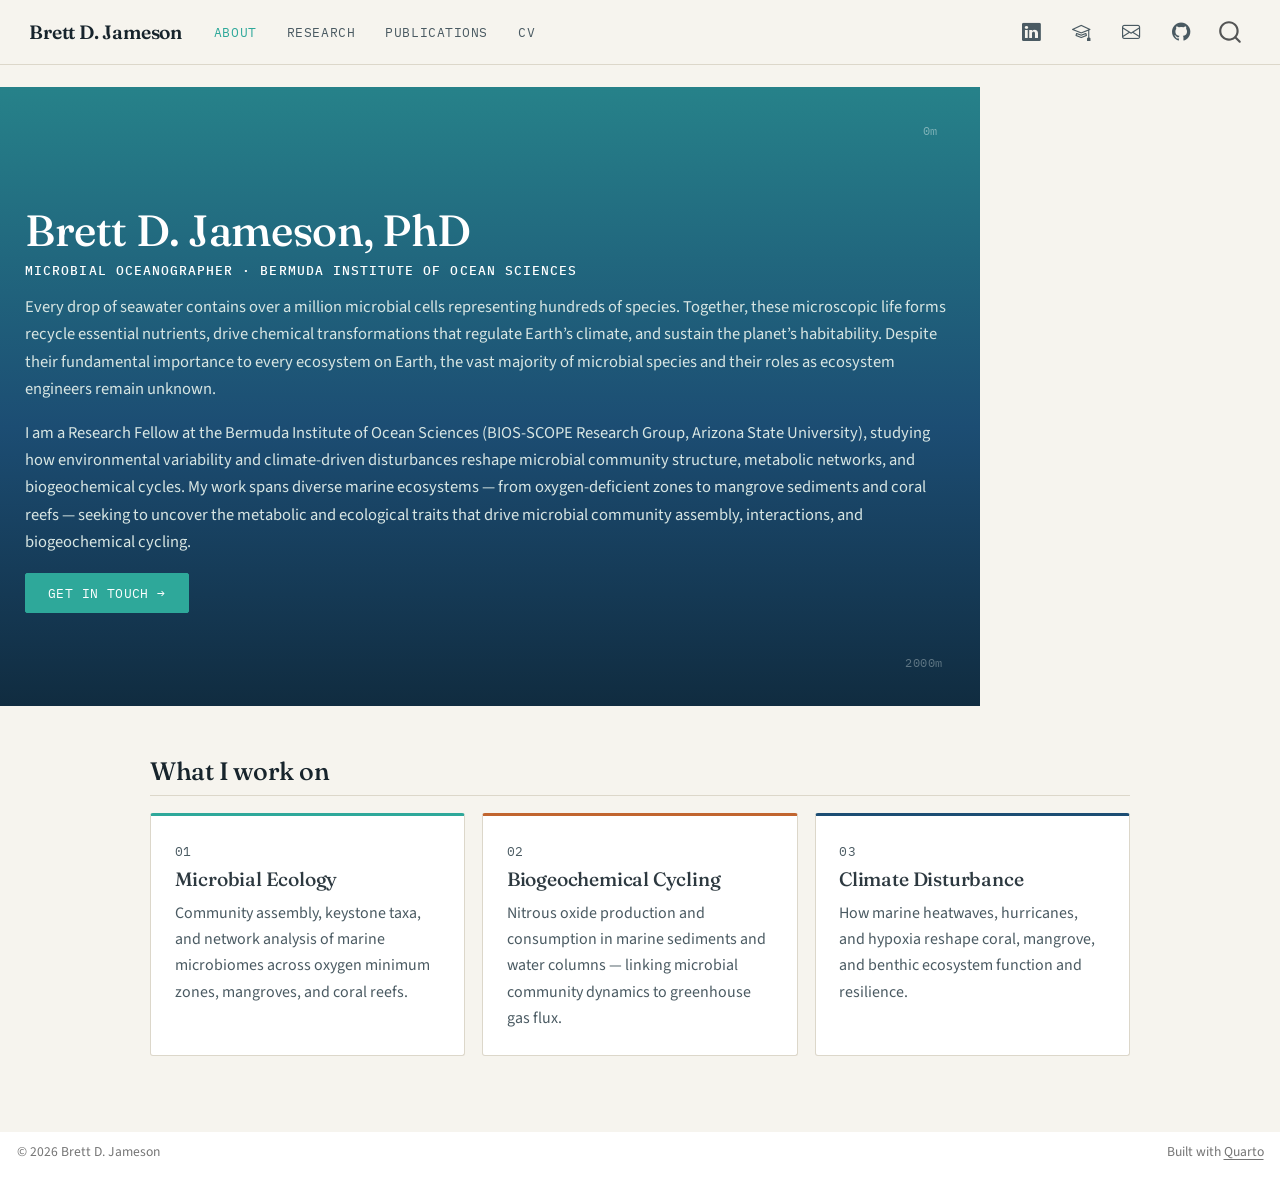
==== commit ae2e3a65: "deploy: d30246307f690ac401d538d592c0bc19397d9ef0" ====
--- a/index.html
+++ b/index.html
@@ -78,7 +78,7 @@
 <link rel="stylesheet" href="styles.css">
 </head>
 
-<body class="nav-fixed fullcontent quarto-light">
+<body class="nav-fixed quarto-light">
 
 <div id="quarto-search-results"></div>
   <header id="quarto-header" class="headroom fixed-top">
@@ -141,12 +141,12 @@
     </nav>
 </header>
 <!-- content -->
-<div id="quarto-content" class="quarto-container page-columns page-rows-contents page-layout-article page-navbar">
+<div id="quarto-content" class="quarto-container page-columns page-rows-contents page-layout-full page-navbar">
 <!-- sidebar -->
 <!-- margin-sidebar -->
     
 <!-- main -->
-<main class="content" id="quarto-document-content"><header id="title-block-header" class="quarto-title-block"></header>
+<main class="content column-page" id="quarto-document-content"><header id="title-block-header" class="quarto-title-block"></header>
 
 
 
@@ -158,21 +158,30 @@
 <p>I am a Research Fellow at the Bermuda Institute of Ocean Sciences (BIOS-SCOPE Research Group, Arizona State University), studying how environmental variability and climate-driven disturbances reshape microbial community structure, metabolic networks, and biogeochemical cycles. My work spans diverse marine ecosystems — from oxygen-deficient zones to mangrove sediments and coral reefs — seeking to uncover the metabolic and ecological traits that drive microbial community assembly, interactions, and biogeochemical cycling.</p>
 <p><a href="mailto:brett.jameson@bios.asu.edu" class="btn btn-primary">Get in touch →</a></p>
 </section>
-<section id="what-i-work-on" class="level1">
-<h1>What I work on</h1>
+<section id="what-i-work-on" class="level2">
+<h2 class="anchored" data-anchor-id="what-i-work-on">What I work on</h2>
 <div class="grid">
-<section id="microbial-ecology" class="level3 g-col-4">
-<h3 class="anchored" data-anchor-id="microbial-ecology">🌊 Microbial Ecology</h3>
+<div class="g-col-4">
+<p><span class="card-index">01</span></p>
+<section id="microbial-ecology" class="level3">
+<h3 class="anchored" data-anchor-id="microbial-ecology">Microbial Ecology</h3>
 <p>Community assembly, keystone taxa, and network analysis of marine microbiomes across oxygen minimum zones, mangroves, and coral reefs.</p>
 </section>
-<section id="biogeochemical-cycling" class="level3 g-col-4">
-<h3 class="anchored" data-anchor-id="biogeochemical-cycling">🔄 Biogeochemical Cycling</h3>
+</div>
+<div class="g-col-4">
+<p><span class="card-index">02</span></p>
+<section id="biogeochemical-cycling" class="level3">
+<h3 class="anchored" data-anchor-id="biogeochemical-cycling">Biogeochemical Cycling</h3>
 <p>Nitrous oxide production and consumption in marine sediments and water columns — linking microbial community dynamics to greenhouse gas flux.</p>
 </section>
-<section id="climate-disturbance" class="level3 g-col-4">
-<h3 class="anchored" data-anchor-id="climate-disturbance">🐠 Climate Disturbance</h3>
+</div>
+<div class="g-col-4">
+<p><span class="card-index">03</span></p>
+<section id="climate-disturbance" class="level3">
+<h3 class="anchored" data-anchor-id="climate-disturbance">Climate Disturbance</h3>
 <p>How marine heatwaves, hurricanes, and hypoxia reshape coral, mangrove, and benthic ecosystem function and resilience.</p>
 </section>
+</div>
 </div>
 
 
--- a/styles.css
+++ b/styles.css
@@ -1,4 +1,9 @@
-/* Water column theme for Brett Jameson site */
+/* =========================================================
+   Brett D. Jameson — personal site
+   "Water column" concept: hero mimics light attenuation with
+   ocean depth; field-notebook mono voice for data/labels.
+   ========================================================= */
+
 @import url('https://fonts.googleapis.com/css2?family=Fraunces:opsz,wght@9..144,400;9..144,500;9..144,600&family=Source+Sans+3:wght@400;500;600&family=IBM+Plex+Mono:wght@500&display=swap');
 
 :root {
@@ -6,13 +11,16 @@
   --ink:          #17242c;
   --ink-soft:     #4a5a62;
   --abyss:        #0b1d29;
-  --abyss-mid:    #0f3550;
+  --abyss-mid:    #1c4d73;   /* lightened from earlier draft so it reads as navy, not black */
   --surface-glow: #2ea89a;
   --accent-warm:  #c1652f;
   --rule:         #dcd7ca;
+  --content-max:  980px;
 }
 
 * { box-sizing: border-box; }
+
+html { scroll-behavior: smooth; }
 
 body {
   font-family: 'Source Sans 3', -apple-system, "Segoe UI", sans-serif;
@@ -27,6 +35,19 @@
   letter-spacing: -0.01em;
 }
 
+/* ---------- Global content width ----------
+   Every page (About, Research, Publications, CV) gets the same
+   readable measure, so the hero/cards on About line up exactly
+   with the text columns on every other page. */
+.quarto-title-block,
+main.content,
+#quarto-document-content {
+  max-width: var(--content-max);
+  margin-left: auto;
+  margin-right: auto;
+}
+
+/* ---------- Navbar ---------- */
 .navbar {
   background-color: var(--surface) !important;
   border-bottom: 1px solid var(--rule);
@@ -52,6 +73,7 @@
   color: var(--surface-glow) !important;
 }
 
+/* ---------- Hero: the water column ---------- */
 .hero {
   max-width: 100%;
   margin: -1.5rem calc(-50vw + 50%) 3rem calc(-50vw + 50%);
@@ -85,7 +107,7 @@
 }
 
 .hero > * {
-  max-width: 680px;
+  max-width: var(--content-max);
   margin-left: auto;
   margin-right: auto;
 }
@@ -110,6 +132,7 @@
 .hero p { color: #d8e6e3; }
 .hero p strong { color: #ffffff; font-weight: 500; }
 
+/* ---------- Buttons ---------- */
 .btn-primary {
   background-color: var(--surface-glow);
   border-color: var(--surface-glow);
@@ -136,6 +159,8 @@
   color: var(--ink-soft);
 }
 
+/* ---------- Section headings ----------
+   No "//" prefix — plain, quiet rule underneath instead. */
 h2 {
   font-size: 1.5rem;
   font-weight: 500;
@@ -143,20 +168,18 @@
   margin-bottom: 1rem;
   padding-bottom: 0.5rem;
   border-bottom: 1px solid var(--rule);
-  position: relative;
-}
-
-h2::before {
-  content: "// ";
-  font-family: 'IBM Plex Mono', monospace;
-  color: var(--surface-glow);
+}
+
+h3 {
+  font-size: 1.15rem;
   font-weight: 500;
 }
 
+/* ---------- "What I work on" cards ---------- */
 .grid { gap: 1rem; }
 
 .g-col-4 {
-  padding: 1.4rem 1.3rem;
+  padding: 1.5rem 1.4rem 1.4rem 1.4rem;
   background: #ffffff;
   border: 1px solid var(--rule);
   border-top: 3px solid var(--surface-glow);
@@ -166,8 +189,16 @@
 .g-col-4:nth-child(2) { border-top-color: var(--accent-warm); }
 .g-col-4:nth-child(3) { border-top-color: var(--abyss-mid); }
 
+.card-index {
+  display: block;
+  font-family: 'IBM Plex Mono', monospace;
+  font-size: 0.75rem;
+  color: var(--ink-soft);
+  letter-spacing: 0.05em;
+  margin-bottom: 0.4rem;
+}
+
 .g-col-4 h3 {
-  font-size: 1.05rem;
   margin-top: 0;
   margin-bottom: 0.5rem;
 }
@@ -178,16 +209,23 @@
   margin-bottom: 0;
 }
 
+/* ---------- Body links ---------- */
 a { color: var(--abyss-mid); }
 a:hover { color: var(--surface-glow); }
 
 strong { color: var(--ink); }
 
+/* ---------- Callouts ---------- */
 .callout {
   border-left: 3px solid var(--surface-glow);
   background: #eef2ee;
 }
 
+/* ---------- CV-style entry lists (used on cv.qmd) ---------- */
+main p, main li { max-width: 72ch; }
+main .grid p, main .g-col-4 p { max-width: none; }
+
+/* ---------- Footer ---------- */
 .page-footer {
   font-family: 'IBM Plex Mono', monospace;
   font-size: 0.75rem;
@@ -197,11 +235,13 @@
   margin-top: 4rem;
 }
 
+/* ---------- Responsive ---------- */
 @media (max-width: 700px) {
   .hero h1 { font-size: 2rem; }
   .hero { padding: 3.5rem 1.25rem 3rem 1.25rem; }
+  .g-col-4 { margin-bottom: 0.75rem; }
 }
 
 @media (prefers-reduced-motion: reduce) {
-  * { scroll-behavior: auto !important; }
-}
+  html { scroll-behavior: auto; }
+}
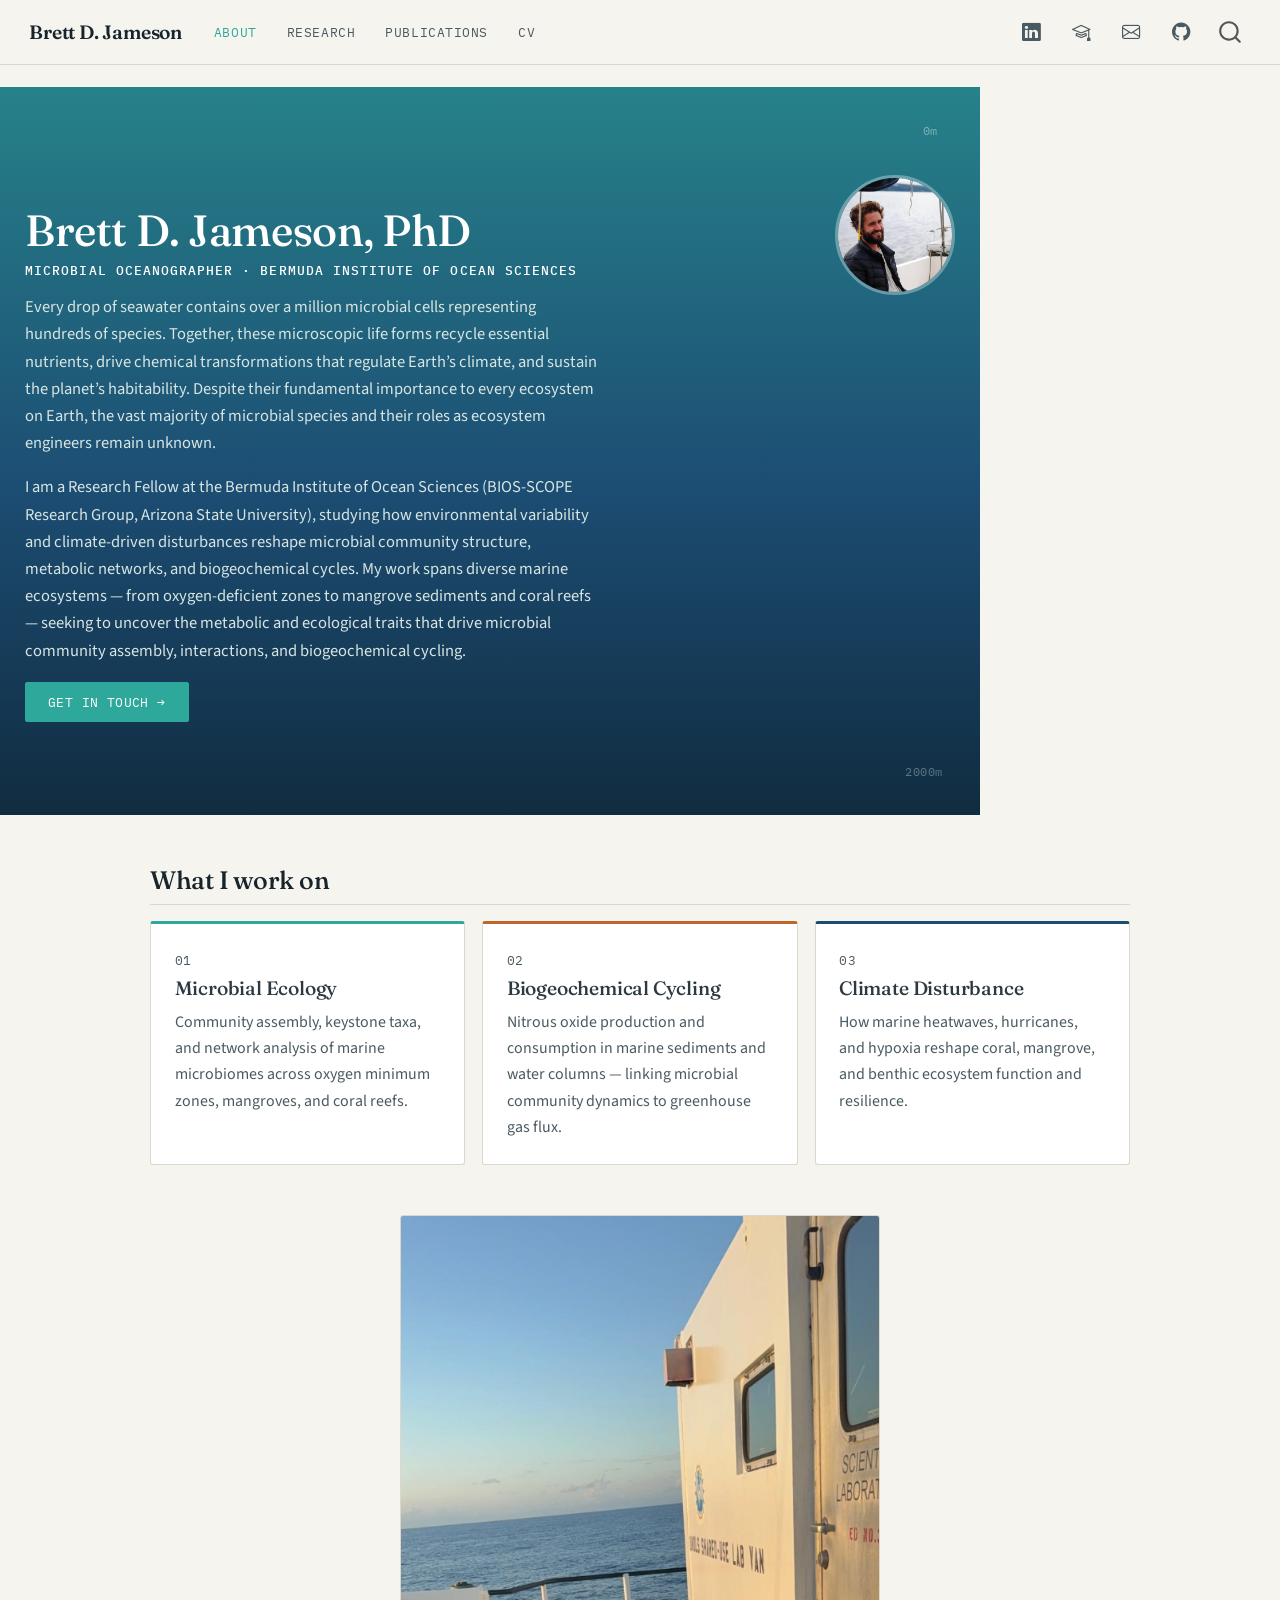
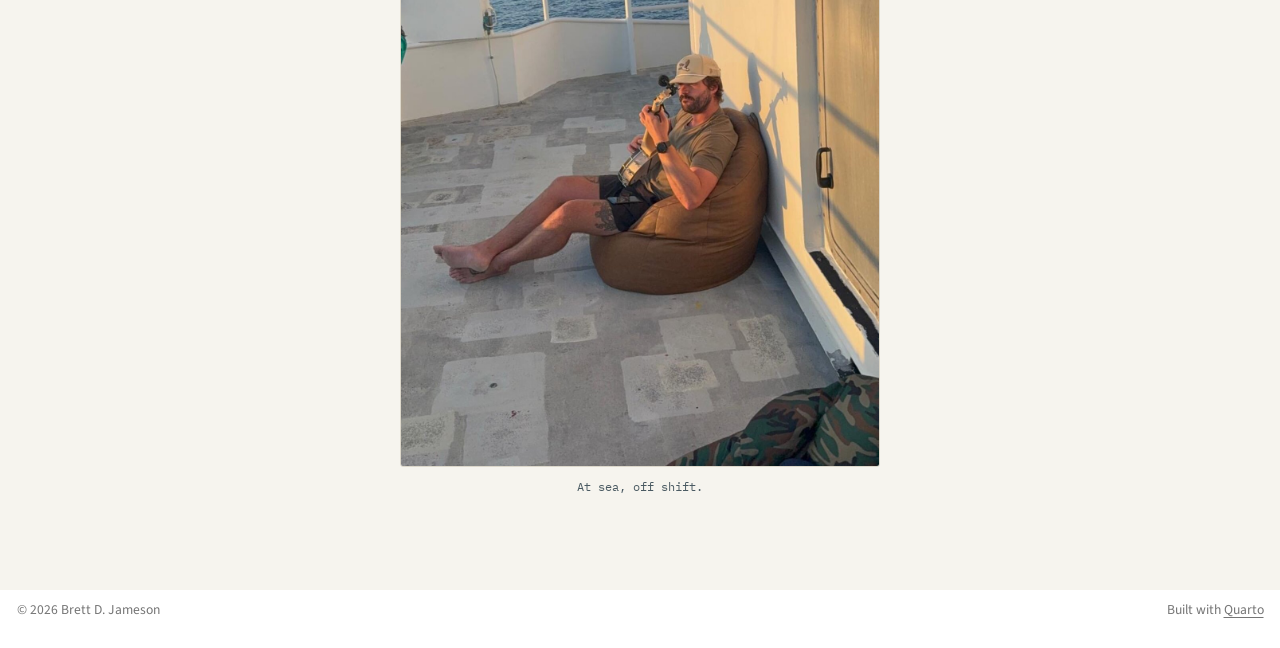
==== commit 0719aa94: "deploy: b3006da503eab976d46d998346bf443b3a236255" ====
--- a/index.html
+++ b/index.html
@@ -151,13 +151,16 @@
 
 
 
-<section id="brett-d.-jameson-phd" class="level1 hero">
+<div class="hero">
+<p><img src="images/portrait.jpg" alt="Brett Jameson" class="hero-portrait"></p>
+<section id="brett-d.-jameson-phd" class="level1">
 <h1>Brett D. Jameson, PhD</h1>
 <p><strong>Microbial Oceanographer · Bermuda Institute of Ocean Sciences</strong></p>
 <p>Every drop of seawater contains over a million microbial cells representing hundreds of species. Together, these microscopic life forms recycle essential nutrients, drive chemical transformations that regulate Earth’s climate, and sustain the planet’s habitability. Despite their fundamental importance to every ecosystem on Earth, the vast majority of microbial species and their roles as ecosystem engineers remain unknown.</p>
 <p>I am a Research Fellow at the Bermuda Institute of Ocean Sciences (BIOS-SCOPE Research Group, Arizona State University), studying how environmental variability and climate-driven disturbances reshape microbial community structure, metabolic networks, and biogeochemical cycles. My work spans diverse marine ecosystems — from oxygen-deficient zones to mangrove sediments and coral reefs — seeking to uncover the metabolic and ecological traits that drive microbial community assembly, interactions, and biogeochemical cycling.</p>
 <p><a href="mailto:brett.jameson@bios.asu.edu" class="btn btn-primary">Get in touch →</a></p>
 </section>
+</div>
 <section id="what-i-work-on" class="level2">
 <h2 class="anchored" data-anchor-id="what-i-work-on">What I work on</h2>
 <div class="grid">
@@ -183,6 +186,12 @@
 </section>
 </div>
 </div>
+<figure class="closer-figure figure">
+<img src="images/ukulele.jpg" alt="Playing ukulele on deck at sunset" class="figure-img">
+<figcaption>
+At sea, off shift.
+</figcaption>
+</figure>
 
 
 </section>
--- a/styles.css
+++ b/styles.css
@@ -244,4 +244,126 @@
 
 @media (prefers-reduced-motion: reduce) {
   html { scroll-behavior: auto; }
-}+}
+
+/* ---------- Photography ---------- */
+
+/* Hero portrait */
+.hero-portrait {
+  width: 120px;
+  height: 120px;
+  border-radius: 50%;
+  object-fit: cover;
+  border: 3px solid rgba(238, 246, 244, 0.35);
+  float: right;
+  margin: 0.25rem 0 1rem 1.5rem;
+}
+
+/* Full-width banner image (top of Research page) */
+.banner-figure {
+  margin: -1rem calc(-50vw + 50%) 2.5rem calc(-50vw + 50%);
+}
+
+.banner-figure img {
+  width: 100%;
+  max-height: 420px;
+  object-fit: cover;
+  display: block;
+}
+
+.banner-figure figcaption {
+  font-family: 'IBM Plex Mono', monospace;
+  font-size: 0.75rem;
+  color: var(--ink-soft);
+  text-align: right;
+  padding: 0.5rem var(--content-max) 0 0;
+  max-width: var(--content-max);
+  margin: 0 auto;
+}
+
+/* Fieldwork photo grid */
+.field-photos {
+  display: grid;
+  grid-template-columns: repeat(2, 1fr);
+  gap: 1.25rem;
+  margin: 1.5rem 0 2.5rem 0;
+}
+
+.field-photos figure {
+  margin: 0;
+}
+
+.field-photos img {
+  width: 100%;
+  height: 260px;
+  object-fit: cover;
+  border-radius: 3px;
+  border: 1px solid var(--rule);
+  display: block;
+}
+
+.field-photos figcaption {
+  font-family: 'IBM Plex Mono', monospace;
+  font-size: 0.72rem;
+  color: var(--ink-soft);
+  margin-top: 0.5rem;
+  letter-spacing: 0.01em;
+}
+
+/* Single inset image within text flow */
+.inset-figure {
+  float: right;
+  width: 45%;
+  margin: 0.25rem 0 1rem 1.5rem;
+}
+
+.inset-figure img {
+  width: 100%;
+  border-radius: 3px;
+  border: 1px solid var(--rule);
+  display: block;
+}
+
+.inset-figure figcaption {
+  font-family: 'IBM Plex Mono', monospace;
+  font-size: 0.7rem;
+  color: var(--ink-soft);
+  margin-top: 0.4rem;
+}
+
+/* Closer image (About page footer) */
+.closer-figure {
+  max-width: 480px;
+  margin: 3rem auto 1rem auto;
+  text-align: center;
+}
+
+.closer-figure img {
+  width: 100%;
+  border-radius: 3px;
+  border: 1px solid var(--rule);
+  display: block;
+}
+
+.closer-figure figcaption {
+  font-family: 'IBM Plex Mono', monospace;
+  font-size: 0.72rem;
+  color: var(--ink-soft);
+  margin-top: 0.6rem;
+}
+
+@media (max-width: 700px) {
+  .hero-portrait {
+    float: none;
+    display: block;
+    margin: 0 0 1.25rem 0;
+  }
+  .field-photos {
+    grid-template-columns: 1fr;
+  }
+  .inset-figure {
+    float: none;
+    width: 100%;
+    margin: 1rem 0;
+  }
+}
